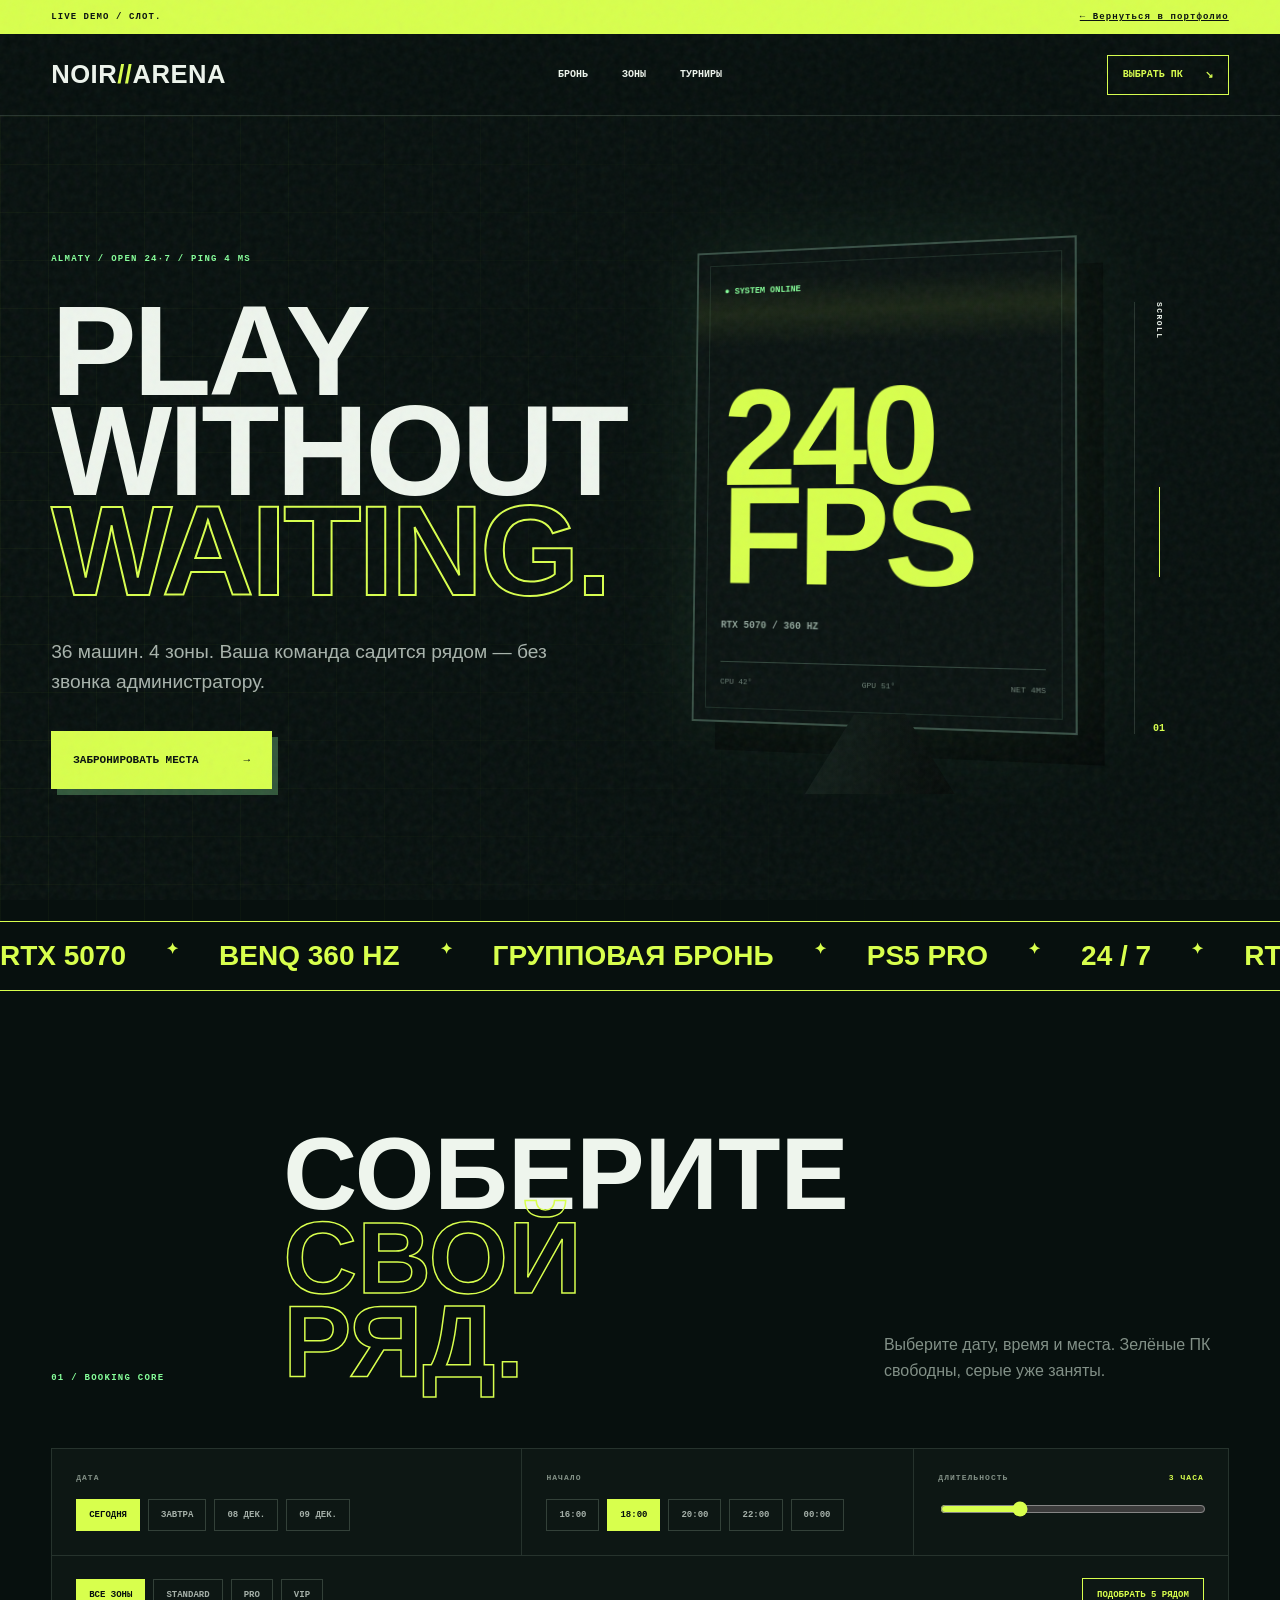
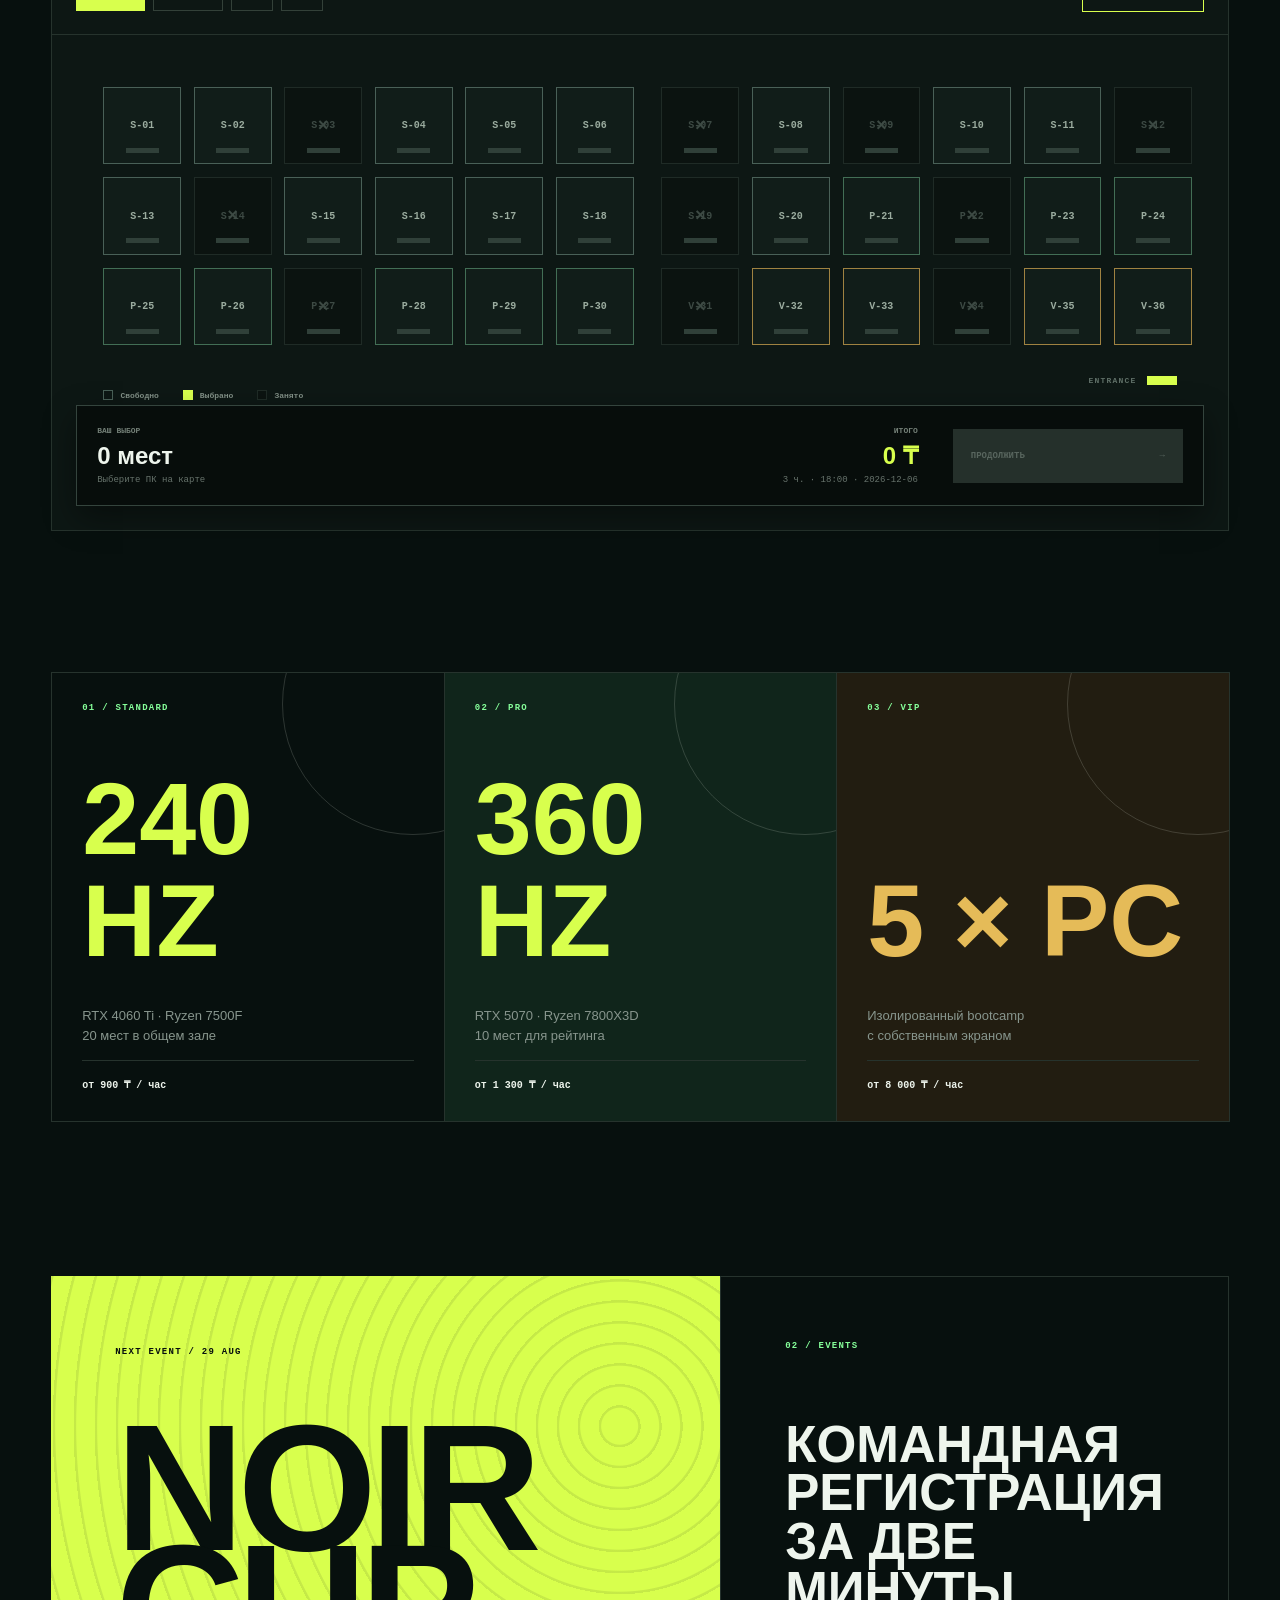
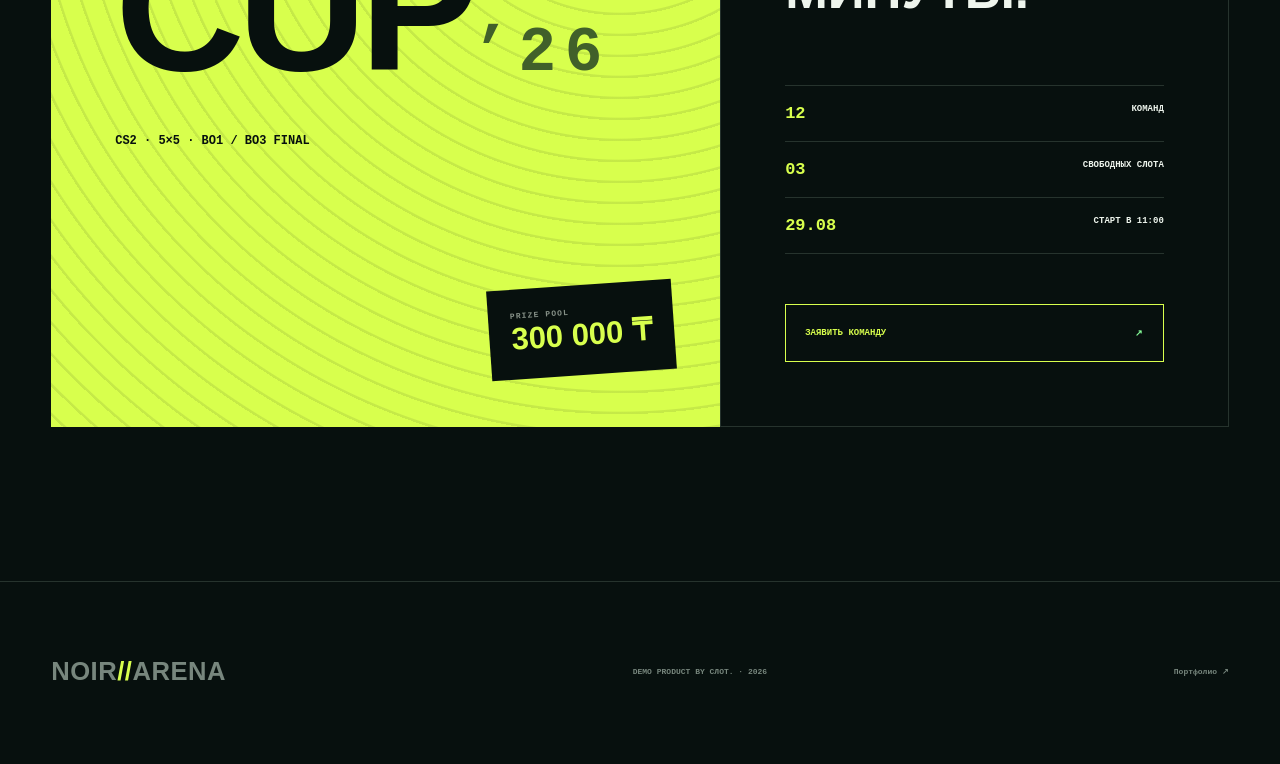
==== demos/arena/index.html @ f18e7cea "Launch Slot studio portfolio" ====
<!doctype html>
<html lang="ru">
<head>
  <meta charset="utf-8">
  <meta name="viewport" content="width=device-width, initial-scale=1">
  <meta name="theme-color" content="#07100e">
  <meta name="description" content="NOIR ARENA — интерактивное демо сайта компьютерного клуба с картой мест и групповой бронью.">
  <title>NOIR ARENA — play without waiting</title>
  <link rel="icon" href="../../favicon.svg" type="image/svg+xml">
  <link rel="stylesheet" href="./styles.css">
  <script src="./app.js" defer></script>
</head>
<body>
  <div class="demo-bar"><span>LIVE DEMO / СЛОТ.</span><a href="../../">← Вернуться в портфолио</a></div>
  <header>
    <a class="logo" href="#top">NOIR<span>//</span>ARENA</a>
    <nav aria-label="Навигация">
      <a href="#stations">Бронь</a><a href="#zones">Зоны</a><a href="#events">Турниры</a>
    </nav>
    <a class="header-cta" href="#stations">Выбрать ПК <span>↘</span></a>
  </header>

  <main>
    <section class="hero" id="top">
      <div class="hero-copy">
        <span class="terminal-label">ALMATY / OPEN 24·7 / PING 4 MS</span>
        <h1>PLAY<br>WITHOUT<br><em>WAITING.</em></h1>
        <p>36 машин. 4 зоны. Ваша команда садится рядом — без звонка администратору.</p>
        <a class="acid-button" href="#stations">Забронировать места <span>→</span></a>
      </div>
      <div class="hero-rig" aria-hidden="true">
        <div class="rig-screen">
          <div class="scanline"></div>
          <span class="screen-status">● SYSTEM ONLINE</span>
          <strong>240<br>FPS</strong>
          <small>RTX 5070 / 360 HZ</small>
          <div class="screen-data"><i>CPU 42°</i><i>GPU 51°</i><i>NET 4MS</i></div>
        </div>
        <div class="rig-base"></div>
      </div>
      <div class="hero-side"><span>SCROLL</span><i></i><b>01</b></div>
    </section>

    <div class="ticker" aria-label="Преимущества клуба">
      <div><span>RTX 5070</span><i>✦</i><span>BENQ 360 HZ</span><i>✦</i><span>ГРУППОВАЯ БРОНЬ</span><i>✦</i><span>PS5 PRO</span><i>✦</i><span>24 / 7</span><i>✦</i><span>RTX 5070</span><i>✦</i><span>BENQ 360 HZ</span></div>
    </div>

    <section class="booking" id="stations">
      <div class="section-intro">
        <span>01 / BOOKING CORE</span>
        <h2>Соберите<br><em>свой ряд.</em></h2>
        <p>Выберите дату, время и места. Зелёные ПК свободны, серые уже заняты.</p>
      </div>

      <div class="booking-shell">
        <div class="booking-controls">
          <div class="control-block">
            <span class="control-label">Дата</span>
            <div class="date-tabs" id="date-tabs"></div>
          </div>
          <div class="control-block">
            <span class="control-label">Начало</span>
            <div class="time-tabs" id="time-tabs">
              <button type="button" data-time="16:00">16:00</button>
              <button type="button" data-time="18:00" class="active">18:00</button>
              <button type="button" data-time="20:00">20:00</button>
              <button type="button" data-time="22:00">22:00</button>
              <button type="button" data-time="00:00">00:00</button>
            </div>
          </div>
          <div class="control-block duration-block">
            <span class="control-label">Длительность <output id="duration-value">3 часа</output></span>
            <input id="duration" type="range" min="1" max="8" value="3">
          </div>
        </div>

        <div class="floor-head">
          <div class="zone-tabs" id="zone-tabs">
            <button class="active" type="button" data-zone="all">Все зоны</button>
            <button type="button" data-zone="standard">Standard</button>
            <button type="button" data-zone="pro">Pro</button>
            <button type="button" data-zone="vip">VIP</button>
          </div>
          <button class="group-pick" type="button" id="group-pick">Подобрать 5 рядом</button>
        </div>

        <div class="floor-wrap">
          <div class="floor-map" id="floor-map" aria-label="Карта игровых мест"></div>
          <div class="floor-legend"><span><i class="free"></i>Свободно</span><span><i class="selected"></i>Выбрано</span><span><i class="busy"></i>Занято</span></div>
        </div>

        <aside class="booking-summary" aria-live="polite">
          <div>
            <span class="summary-label">Ваш выбор</span>
            <strong id="seat-count">0 мест</strong>
            <small id="seat-names">Выберите ПК на карте</small>
          </div>
          <div class="summary-price"><span>Итого</span><strong id="total-price">0 ₸</strong><small id="price-note">тариф зависит от зоны</small></div>
          <button class="confirm-button" type="button" id="open-booking" disabled>Продолжить <span>→</span></button>
        </aside>
      </div>
    </section>

    <section class="zones" id="zones">
      <div class="zone-card zone-standard">
        <span>01 / STANDARD</span><h3>240 HZ</h3><p>RTX 4060 Ti · Ryzen 7500F<br>20 мест в общем зале</p><b>от 900 ₸ / час</b>
      </div>
      <div class="zone-card zone-pro">
        <span>02 / PRO</span><h3>360 HZ</h3><p>RTX 5070 · Ryzen 7800X3D<br>10 мест для рейтинга</p><b>от 1 300 ₸ / час</b>
      </div>
      <div class="zone-card zone-vip">
        <span>03 / VIP</span><h3>5 × PC</h3><p>Изолированный bootcamp<br>с собственным экраном</p><b>от 8 000 ₸ / час</b>
      </div>
    </section>

    <section class="events" id="events">
      <div class="event-poster">
        <span class="event-kicker">NEXT EVENT / 29 AUG</span>
        <h2>NOIR<br>CUP<span>’26</span></h2>
        <p>CS2 · 5×5 · BO1 / BO3 FINAL</p>
        <div class="prize"><span>PRIZE POOL</span><strong>300 000 ₸</strong></div>
      </div>
      <div class="event-info">
        <span>02 / EVENTS</span>
        <h3>Командная регистрация за две минуты.</h3>
        <ul><li><b>12</b> команд</li><li><b>03</b> свободных слота</li><li><b>29.08</b> старт в 11:00</li></ul>
        <button type="button" class="outline-button" id="tournament-button">Заявить команду <span>↗</span></button>
      </div>
    </section>
  </main>

  <footer><a class="logo" href="#top">NOIR<span>//</span>ARENA</a><p>DEMO PRODUCT BY СЛОТ. · 2026</p><a href="../../">Портфолио ↗</a></footer>

  <dialog id="booking-dialog">
    <form method="dialog" class="dialog-card" id="booking-form">
      <button class="dialog-close" value="cancel" aria-label="Закрыть">×</button>
      <span class="dialog-step">FINAL STEP / 60 SEC</span>
      <h2>Зафиксировать<br>места</h2>
      <div class="dialog-order" id="dialog-order"></div>
      <label>Telegram для подтверждения<input name="telegram" required placeholder="@username" pattern="@?[A-Za-z0-9_]{5,}"></label>
      <label>Имя капитана<input name="name" required placeholder="Как к вам обращаться"></label>
      <label class="check"><input name="notify" type="checkbox" checked><span>Сообщить, если освободится VIP</span></label>
      <button class="acid-button full" type="submit" value="default">Забронировать демо <span>→</span></button>
      <small>Демо не списывает деньги. Бронь сохранится только в этом браузере.</small>
    </form>
  </dialog>

  <dialog id="success-dialog">
    <div class="dialog-card success-card">
      <span class="success-mark">✓</span><span class="dialog-step">BOOKING LOCKED</span>
      <h2>Места ваши.</h2><p id="success-copy"></p><strong id="booking-code"></strong>
      <button class="acid-button full" type="button" id="success-close">Готово</button>
    </div>
  </dialog>

  <div class="toast" id="toast" role="status">Подобрали один ряд на пятерых</div>
</body>
</html>
---- demos/arena/styles.css ----
:root{--bg:#07100e;--panel:#0d1714;--acid:#d8ff4d;--mint:#86ff9a;--text:#eef5ed;--muted:#829087;--line:#26332d;--display:Impact,"Arial Narrow",sans-serif;--mono:"Cascadia Mono",Consolas,monospace}*{box-sizing:border-box}html{scroll-behavior:smooth}body{margin:0;background:var(--bg);color:var(--text);font-family:Arial,Helvetica,sans-serif}body:before{content:"";position:fixed;inset:0;pointer-events:none;opacity:.055;z-index:90;background-image:url("data:image/svg+xml,%3Csvg viewBox='0 0 160 160' xmlns='http://www.w3.org/2000/svg'%3E%3Cfilter id='n'%3E%3CfeTurbulence type='fractalNoise' baseFrequency='.8' numOctaves='3' stitchTiles='stitch'/%3E%3C/filter%3E%3Crect width='100%25' height='100%25' filter='url(%23n)'/%3E%3C/svg%3E")}a{color:inherit;text-decoration:none}button,input{font:inherit}.demo-bar{height:34px;background:var(--acid);color:#07100e;padding:0 clamp(18px,4vw,62px);display:flex;justify-content:space-between;align-items:center;font:700 9px var(--mono);letter-spacing:.12em}.demo-bar a{text-decoration:underline}header{height:82px;padding:0 clamp(18px,4vw,62px);display:grid;grid-template-columns:1fr auto 1fr;align-items:center;border-bottom:1px solid var(--line);position:sticky;top:0;background:rgba(7,16,14,.9);backdrop-filter:blur(16px);z-index:30}.logo{font:900 clamp(18px,2vw,27px) var(--display);letter-spacing:.02em}.logo span{color:var(--acid)}header nav{display:flex;gap:34px;font:700 10px var(--mono);text-transform:uppercase}header nav a:hover{color:var(--acid)}.header-cta{justify-self:end;font:700 10px var(--mono);text-transform:uppercase;border:1px solid var(--acid);color:var(--acid);padding:13px 15px;display:flex;gap:22px}.hero{min-height:calc(100vh - 116px);padding:clamp(60px,8vw,120px) clamp(18px,4vw,62px);max-width:1600px;margin:auto;display:grid;grid-template-columns:1fr .9fr 50px;align-items:center;gap:50px;position:relative;overflow:hidden}.hero:before{content:"";position:absolute;inset:0;background:linear-gradient(rgba(216,255,77,.035) 1px,transparent 1px),linear-gradient(90deg,rgba(216,255,77,.035) 1px,transparent 1px);background-size:48px 48px;mask-image:linear-gradient(to right,black,transparent 85%)}.hero-copy{position:relative;z-index:2}.terminal-label{font:700 9px var(--mono);letter-spacing:.14em;color:var(--mint)}.hero h1{font:900 clamp(74px,10vw,155px)/.78 var(--display);letter-spacing:-.025em;margin:36px 0;text-transform:uppercase}.hero h1 em{font-style:normal;color:transparent;-webkit-text-stroke:2px var(--acid)}.hero-copy p{color:#a8b3ac;line-height:1.55;max-width:530px;font-size:clamp(15px,1.5vw,20px);margin-bottom:35px}.acid-button{border:0;background:var(--acid);color:#07100e;display:inline-flex;min-height:58px;padding:0 22px;align-items:center;justify-content:space-between;gap:45px;font:800 11px var(--mono);text-transform:uppercase;cursor:pointer;box-shadow:6px 6px 0 #31573a;transition:.2s}.acid-button:hover{transform:translate(-3px,-3px);box-shadow:10px 10px 0 #31573a}.acid-button.full{width:100%}.hero-rig{position:relative;z-index:2;min-height:600px;display:grid;place-items:center;perspective:900px}.rig-screen{width:min(430px,95%);aspect-ratio:4/5;border:2px solid #385045;background:#0a1311;padding:28px;position:relative;transform:rotateY(-9deg) rotateX(2deg);box-shadow:0 0 80px rgba(134,255,154,.08),25px 28px 0 #040908;overflow:hidden}.rig-screen:before{content:"";position:absolute;inset:12px;border:1px solid #1c2d26;pointer-events:none}.scanline{position:absolute;left:0;right:0;height:70px;background:linear-gradient(transparent,rgba(216,255,77,.08),transparent);animation:scan 4s linear infinite}@keyframes scan{from{top:-70px}to{top:100%}}.screen-status{font:700 9px var(--mono);color:var(--mint);position:relative}.rig-screen strong{display:block;font:900 clamp(90px,11vw,160px)/.72 var(--display);color:var(--acid);margin:95px 0 28px;letter-spacing:-.04em;position:relative}.rig-screen small{font:700 10px var(--mono);color:#8ca096}.screen-data{position:absolute;bottom:35px;left:28px;right:28px;display:flex;justify-content:space-between;border-top:1px solid #31453c;padding-top:15px}.screen-data i{font:normal 8px var(--mono);color:#6d8076}.rig-base{width:150px;height:80px;background:linear-gradient(100deg,#13201b,#050a08);clip-path:polygon(33% 0,67% 0,100% 100%,0 100%);margin-top:-60px}.hero-side{height:72%;border-left:1px solid var(--line);display:flex;flex-direction:column;align-items:center;justify-content:space-between;position:relative;z-index:2}.hero-side span{font:700 8px var(--mono);writing-mode:vertical-rl;letter-spacing:.18em}.hero-side i{width:1px;height:90px;background:var(--acid)}.hero-side b{font:700 10px var(--mono);color:var(--acid)}.ticker{overflow:hidden;border-top:1px solid var(--acid);border-bottom:1px solid var(--acid);color:var(--acid);height:70px;display:flex;align-items:center}.ticker div{display:flex;gap:40px;white-space:nowrap;font:900 28px var(--display);animation:ticker 22s linear infinite}.ticker i{font-style:normal;font-size:15px}@keyframes ticker{to{transform:translateX(-50%)}}.booking{max-width:1600px;margin:auto;padding:clamp(100px,11vw,170px) clamp(18px,4vw,62px)}.section-intro{display:grid;grid-template-columns:.4fr 1fr .7fr;gap:35px;align-items:end;margin-bottom:65px}.section-intro>span,.events span,.zone-card>span{font:700 9px var(--mono);color:var(--mint);letter-spacing:.14em}.section-intro h2{margin:0;font:900 clamp(60px,8vw,118px)/.82 var(--display);text-transform:uppercase}.section-intro h2 em{font-style:normal;color:transparent;-webkit-text-stroke:1.5px var(--acid)}.section-intro p{margin:0;color:var(--muted);line-height:1.6;max-width:420px}.booking-shell{border:1px solid var(--line);background:var(--panel);position:relative}.booking-controls{display:grid;grid-template-columns:1.2fr 1fr .8fr;border-bottom:1px solid var(--line)}.control-block{padding:24px;border-right:1px solid var(--line)}.control-block:last-child{border-right:0}.control-label{display:flex;justify-content:space-between;font:700 8px var(--mono);letter-spacing:.13em;text-transform:uppercase;color:#839187;margin-bottom:17px}.control-label output{color:var(--acid)}.date-tabs,.time-tabs,.zone-tabs{display:flex;gap:8px;flex-wrap:wrap}.date-tabs button,.time-tabs button,.zone-tabs button{background:transparent;color:#a4afa8;border:1px solid #334139;padding:10px 12px;font:700 9px var(--mono);text-transform:uppercase;cursor:pointer}.date-tabs button.active,.time-tabs button.active,.zone-tabs button.active{background:var(--acid);color:#07100e;border-color:var(--acid)}.duration-block input{width:100%;accent-color:var(--acid)}.floor-head{display:flex;align-items:center;justify-content:space-between;padding:22px 24px;border-bottom:1px solid var(--line)}.group-pick{background:transparent;color:var(--acid);border:1px solid var(--acid);padding:11px 14px;font:700 9px var(--mono);text-transform:uppercase;cursor:pointer}.floor-wrap{padding:clamp(22px,4vw,55px);padding-bottom:130px}.floor-map{display:grid;grid-template-columns:repeat(12,1fr);gap:clamp(6px,1vw,14px);max-width:1100px;margin:auto;position:relative}.floor-map:after{content:"ENTRANCE";position:absolute;right:0;bottom:-40px;font:700 8px var(--mono);color:#607068;letter-spacing:.15em;border-right:30px solid var(--acid);padding-right:10px}.seat{aspect-ratio:1;border:1px solid #496057;background:#111d19;color:#9bac9f;position:relative;cursor:pointer;font:700 clamp(7px,.8vw,10px) var(--mono);transition:.16s;display:grid;place-items:center}.seat:before{content:"";width:44%;height:5px;background:#304039;position:absolute;bottom:14%}.seat:hover:not(:disabled){border-color:var(--acid);color:var(--acid);transform:translateY(-3px)}.seat[data-zone="pro"]{border-color:#426e55}.seat[data-zone="vip"]{border-color:#9f8241}.seat.selected{background:var(--acid);border-color:var(--acid);color:#07100e;box-shadow:0 0 22px rgba(216,255,77,.25)}.seat.selected:before{background:#07100e}.seat.busy{background:#0b1310;border-color:#1f2b26;color:#3d4a44;cursor:not-allowed}.seat.busy:after{content:"×";font-size:18px;position:absolute}.seat.hidden{opacity:.1;pointer-events:none}.seat:nth-child(12n+7){margin-left:15px}.floor-legend{max-width:1100px;margin:45px auto 0;display:flex;gap:24px;font:700 8px var(--mono);color:#829087}.floor-legend span{display:flex;align-items:center;gap:7px}.floor-legend i{width:10px;height:10px;border:1px solid #496057}.floor-legend .selected{background:var(--acid);border-color:var(--acid)}.floor-legend .busy{background:#0b1310;border-color:#1f2b26}.booking-summary{position:absolute;left:24px;right:24px;bottom:24px;background:#070d0b;border:1px solid #34443d;padding:20px;display:grid;grid-template-columns:1fr auto 230px;gap:35px;align-items:center;box-shadow:0 12px 30px rgba(0,0,0,.4)}.summary-label,.summary-price span{display:block;color:#748078;font:700 8px var(--mono);text-transform:uppercase;margin-bottom:7px}.booking-summary>div>strong{font:900 24px var(--display)}.booking-summary small{display:block;color:#67736c;font:9px var(--mono);margin-top:5px}.summary-price{text-align:right}.summary-price strong{color:var(--acid)}.confirm-button{height:54px;border:0;background:var(--acid);color:#07100e;font:800 9px var(--mono);text-transform:uppercase;padding:0 18px;display:flex;justify-content:space-between;align-items:center;cursor:pointer}.confirm-button:disabled{background:#25302b;color:#58655e;cursor:not-allowed}.zones{display:grid;grid-template-columns:repeat(3,1fr);max-width:1600px;margin:auto;padding:0 clamp(18px,4vw,62px) clamp(100px,12vw,180px)}.zone-card{min-height:450px;border:1px solid var(--line);padding:30px;display:flex;flex-direction:column;margin-right:-1px;position:relative;overflow:hidden}.zone-card:before{content:"";position:absolute;width:260px;height:260px;border:1px solid currentColor;border-radius:50%;right:-100px;top:-100px;opacity:.16}.zone-card h3{font:900 clamp(70px,8vw,120px)/1 var(--display);margin:auto 0 20px;color:var(--acid)}.zone-card p{color:#87958d;line-height:1.6;font-size:13px}.zone-card b{font:700 10px var(--mono);border-top:1px solid var(--line);padding-top:18px}.zone-pro{background:#10251b}.zone-vip{background:#221d11}.zone-vip h3{color:#e5bb58}.events{min-height:750px;display:grid;grid-template-columns:1.25fr .75fr;max-width:1600px;margin:auto;padding:0 clamp(18px,4vw,62px) clamp(110px,12vw,180px)}.event-poster{background:var(--acid);color:#07100e;padding:clamp(35px,5vw,75px);position:relative;overflow:hidden}.event-poster:after{content:"";position:absolute;inset:0;background:repeating-radial-gradient(circle at 85% 20%,transparent 0 18px,rgba(7,16,14,.09) 19px 21px);}.event-poster>*{position:relative;z-index:1}.event-poster .event-kicker{color:#07100e}.event-poster h2{font:900 clamp(95px,14vw,220px)/.67 var(--display);letter-spacing:-.04em;margin:70px 0 45px}.event-poster h2 span{font-size:.35em;color:#41602a}.event-poster p{font:700 12px var(--mono)}.prize{position:absolute!important;right:7%;bottom:7%;background:#07100e;color:white;padding:22px;transform:rotate(-4deg)}.prize span{display:block;color:#869188;font:700 8px var(--mono)}.prize strong{font:900 31px var(--display);color:var(--acid)}.event-info{border:1px solid var(--line);padding:clamp(35px,5vw,70px);display:flex;flex-direction:column}.event-info h3{font:900 clamp(38px,4vw,62px)/.95 var(--display);text-transform:uppercase;margin:70px 0}.event-info ul{list-style:none;margin:auto 0 50px;padding:0;border-top:1px solid var(--line)}.event-info li{display:flex;justify-content:space-between;border-bottom:1px solid var(--line);padding:18px 0;font:700 9px var(--mono);text-transform:uppercase}.event-info li b{color:var(--acid);font-size:17px}.outline-button{background:transparent;color:var(--acid);border:1px solid var(--acid);height:58px;padding:0 19px;display:flex;justify-content:space-between;align-items:center;font:700 9px var(--mono);text-transform:uppercase;cursor:pointer}footer{border-top:1px solid var(--line);min-height:180px;padding:40px clamp(18px,4vw,62px);display:flex;align-items:center;justify-content:space-between;font:700 8px var(--mono);color:#77867d}dialog{border:0;padding:0;background:transparent;color:inherit;max-width:min(560px,calc(100% - 30px));width:100%}dialog::backdrop{background:rgba(0,0,0,.78);backdrop-filter:blur(8px)}.dialog-card{background:#0d1714;border:1px solid #3b5146;padding:clamp(25px,5vw,48px);color:white;position:relative}.dialog-close{position:absolute;right:20px;top:18px;background:transparent;color:white;border:0;font-size:28px;cursor:pointer}.dialog-step{font:700 8px var(--mono);color:var(--mint);letter-spacing:.14em}.dialog-card h2{font:900 clamp(48px,7vw,78px)/.84 var(--display);text-transform:uppercase;margin:30px 0}.dialog-order{background:#08100d;border:1px solid #26362f;padding:18px;margin-bottom:24px;font:700 10px/1.7 var(--mono);color:#a9b8af}.dialog-card label{display:block;font:700 8px var(--mono);color:#839188;text-transform:uppercase;margin:17px 0}.dialog-card input[type="text"],.dialog-card input:not([type]){display:block;width:100%;background:transparent;border:0;border-bottom:1px solid #53645b;color:white;padding:12px 0;outline:none}.dialog-card label.check{display:flex;gap:10px;align-items:center}.dialog-card small{display:block;color:#67736c;font:8px/1.5 var(--mono);margin-top:13px}.success-card{text-align:center}.success-mark{width:70px;height:70px;border-radius:50%;display:grid;place-items:center;background:var(--acid);color:#07100e;font-size:35px;margin:0 auto 24px}.success-card p{color:#98a69e;line-height:1.6}.success-card>strong{display:block;color:var(--acid);font:900 36px var(--display);letter-spacing:.1em;margin:25px 0}.toast{position:fixed;right:20px;bottom:20px;background:var(--acid);color:#07100e;padding:15px 18px;font:700 9px var(--mono);z-index:80;transform:translateY(90px);opacity:0;transition:.3s}.toast.show{transform:none;opacity:1}@media(max-width:900px){header{grid-template-columns:1fr auto}header nav{display:none}.hero{grid-template-columns:1fr;min-height:auto}.hero-rig{min-height:500px}.hero-side{display:none}.section-intro{grid-template-columns:1fr 2fr}.section-intro p{grid-column:2}.booking-controls{grid-template-columns:1fr}.control-block{border-right:0;border-bottom:1px solid var(--line)}.booking-summary{grid-template-columns:1fr auto}.confirm-button{grid-column:1/-1}.zones{grid-template-columns:1fr}.zone-card{min-height:360px}.events{grid-template-columns:1fr}.event-poster{min-height:620px}.event-info{min-height:560px}}@media(max-width:600px){.demo-bar{font-size:7px}header{height:68px}.header-cta{padding:10px;font-size:8px}.hero{padding-top:70px}.hero h1{font-size:20vw}.hero-rig{min-height:430px}.rig-screen{max-width:310px}.rig-screen strong{margin-top:75px}.ticker{height:54px}.ticker div{font-size:22px}.section-intro{display:block}.section-intro h2{margin:28px 0}.floor-head{align-items:stretch;gap:16px;flex-direction:column}.floor-map{grid-template-columns:repeat(6,1fr)}.seat:nth-child(12n+7){margin-left:0}.seat:nth-child(6n+4){margin-left:8px}.booking-summary{left:10px;right:10px;bottom:10px;grid-template-columns:1fr}.summary-price{text-align:left}.floor-wrap{padding-bottom:240px}.event-poster h2{font-size:28vw}.prize{position:relative!important;right:auto;bottom:auto;display:inline-block;margin-top:40px}footer{flex-direction:column;align-items:flex-start;gap:30px}}
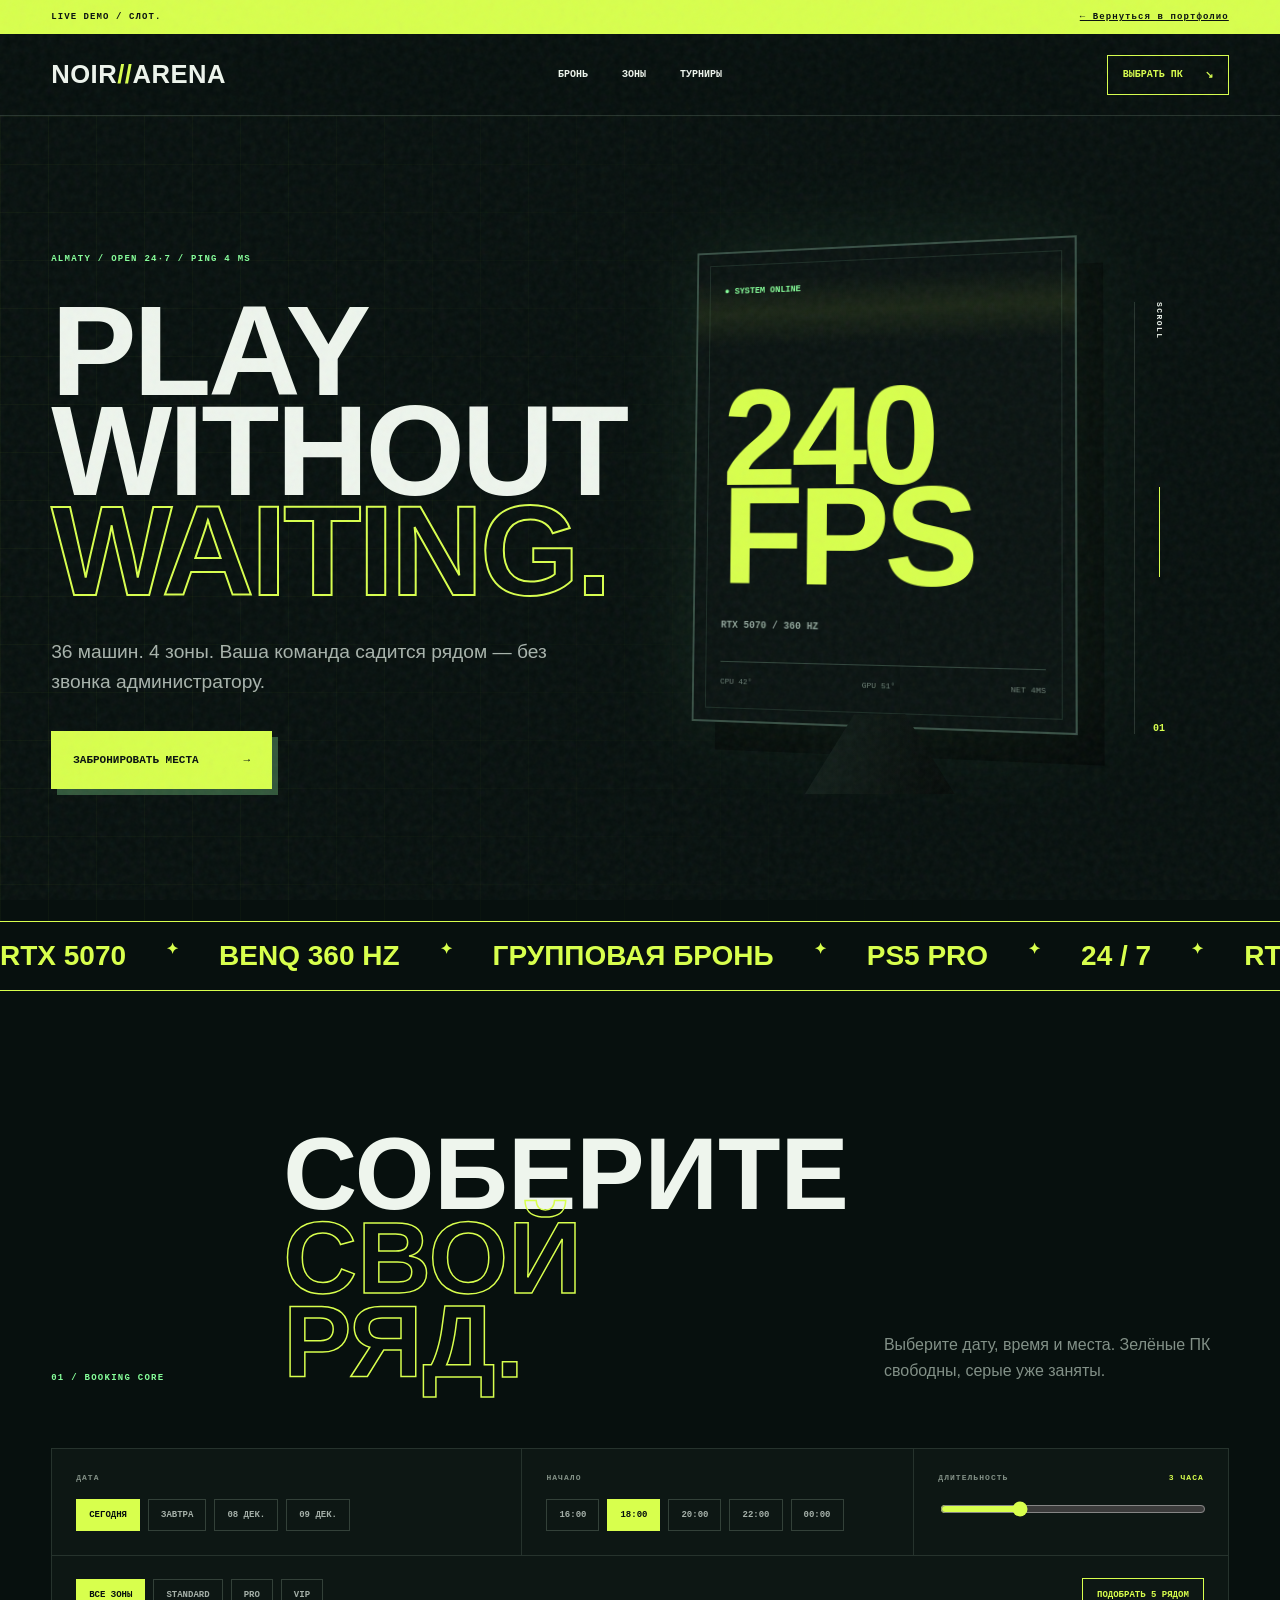
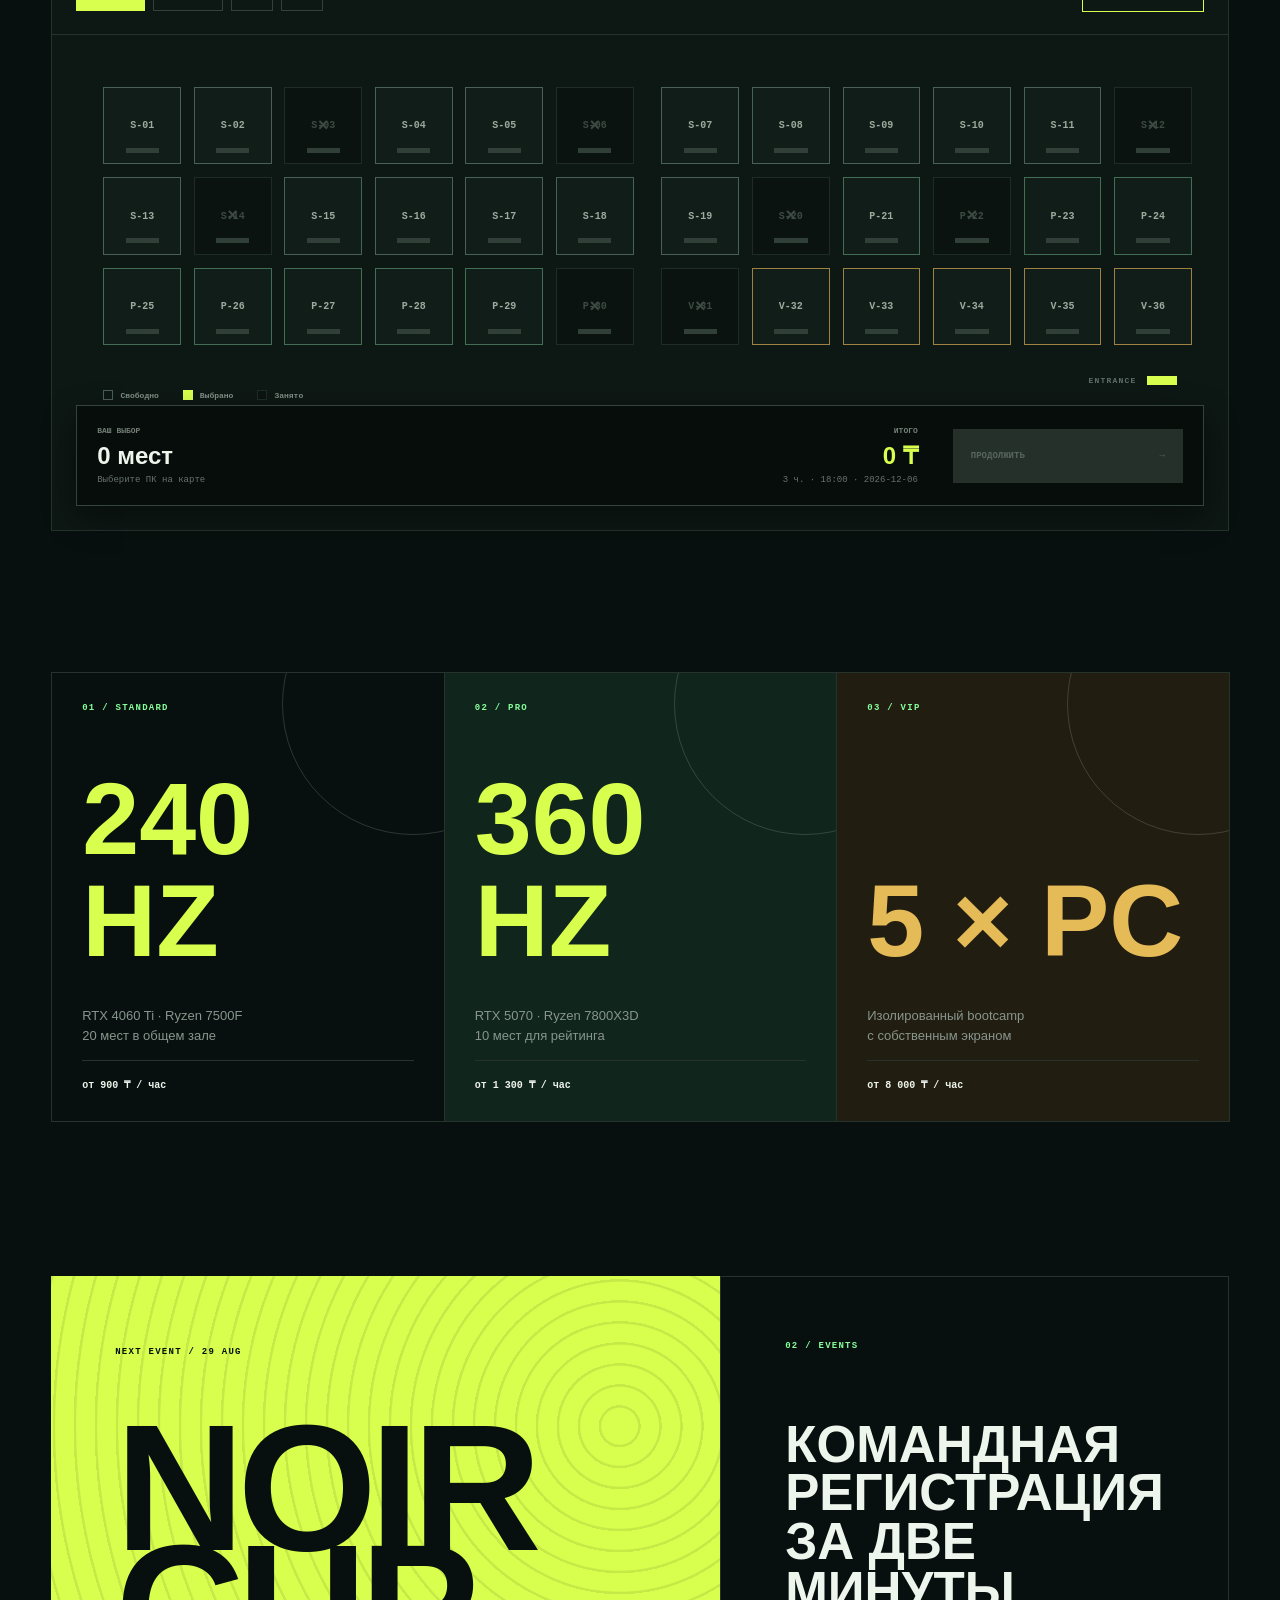
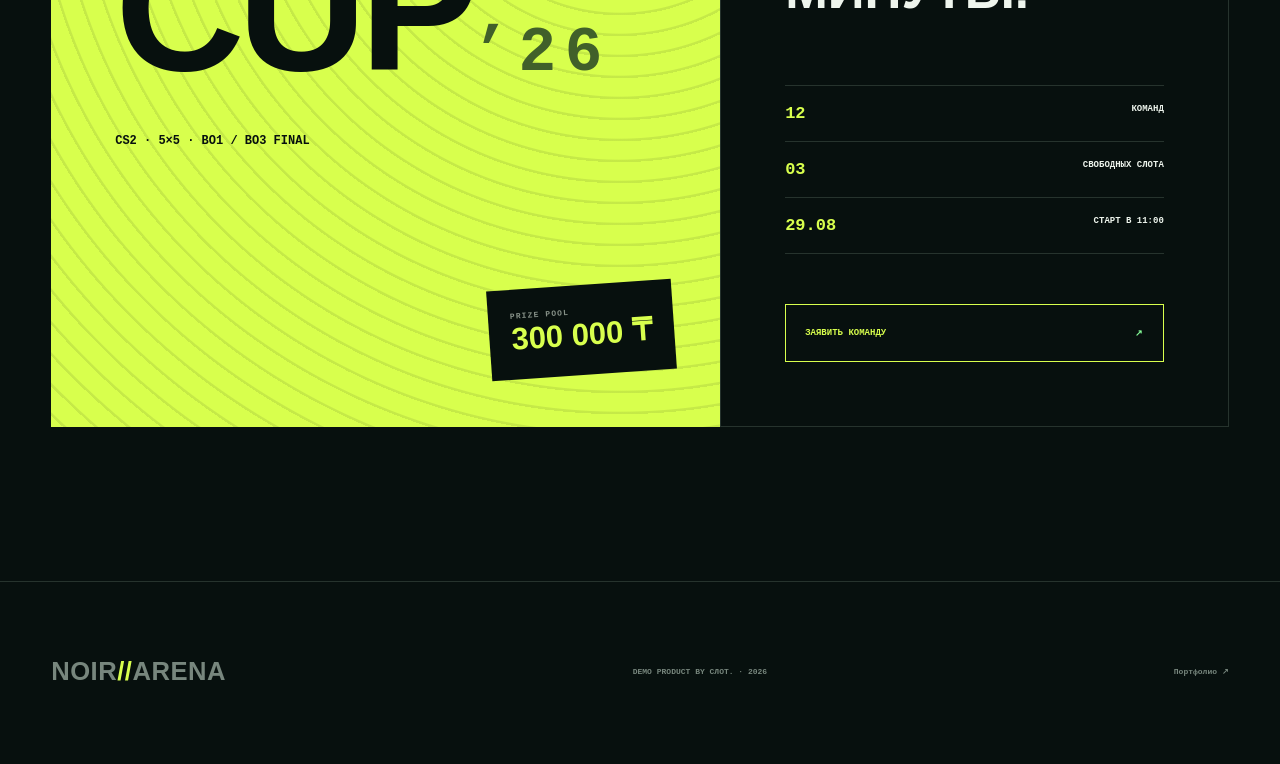
==== commit 21e4a537: "Fix booking flows and mobile usability" ====
--- a/demos/arena/index.html
+++ b/demos/arena/index.html
@@ -70,7 +70,7 @@
           </div>
           <div class="control-block duration-block">
             <span class="control-label">Длительность <output id="duration-value">3 часа</output></span>
-            <input id="duration" type="range" min="1" max="8" value="3">
+            <input id="duration" type="range" min="1" max="8" value="3" aria-label="Длительность бронирования в часах">
           </div>
         </div>
 
